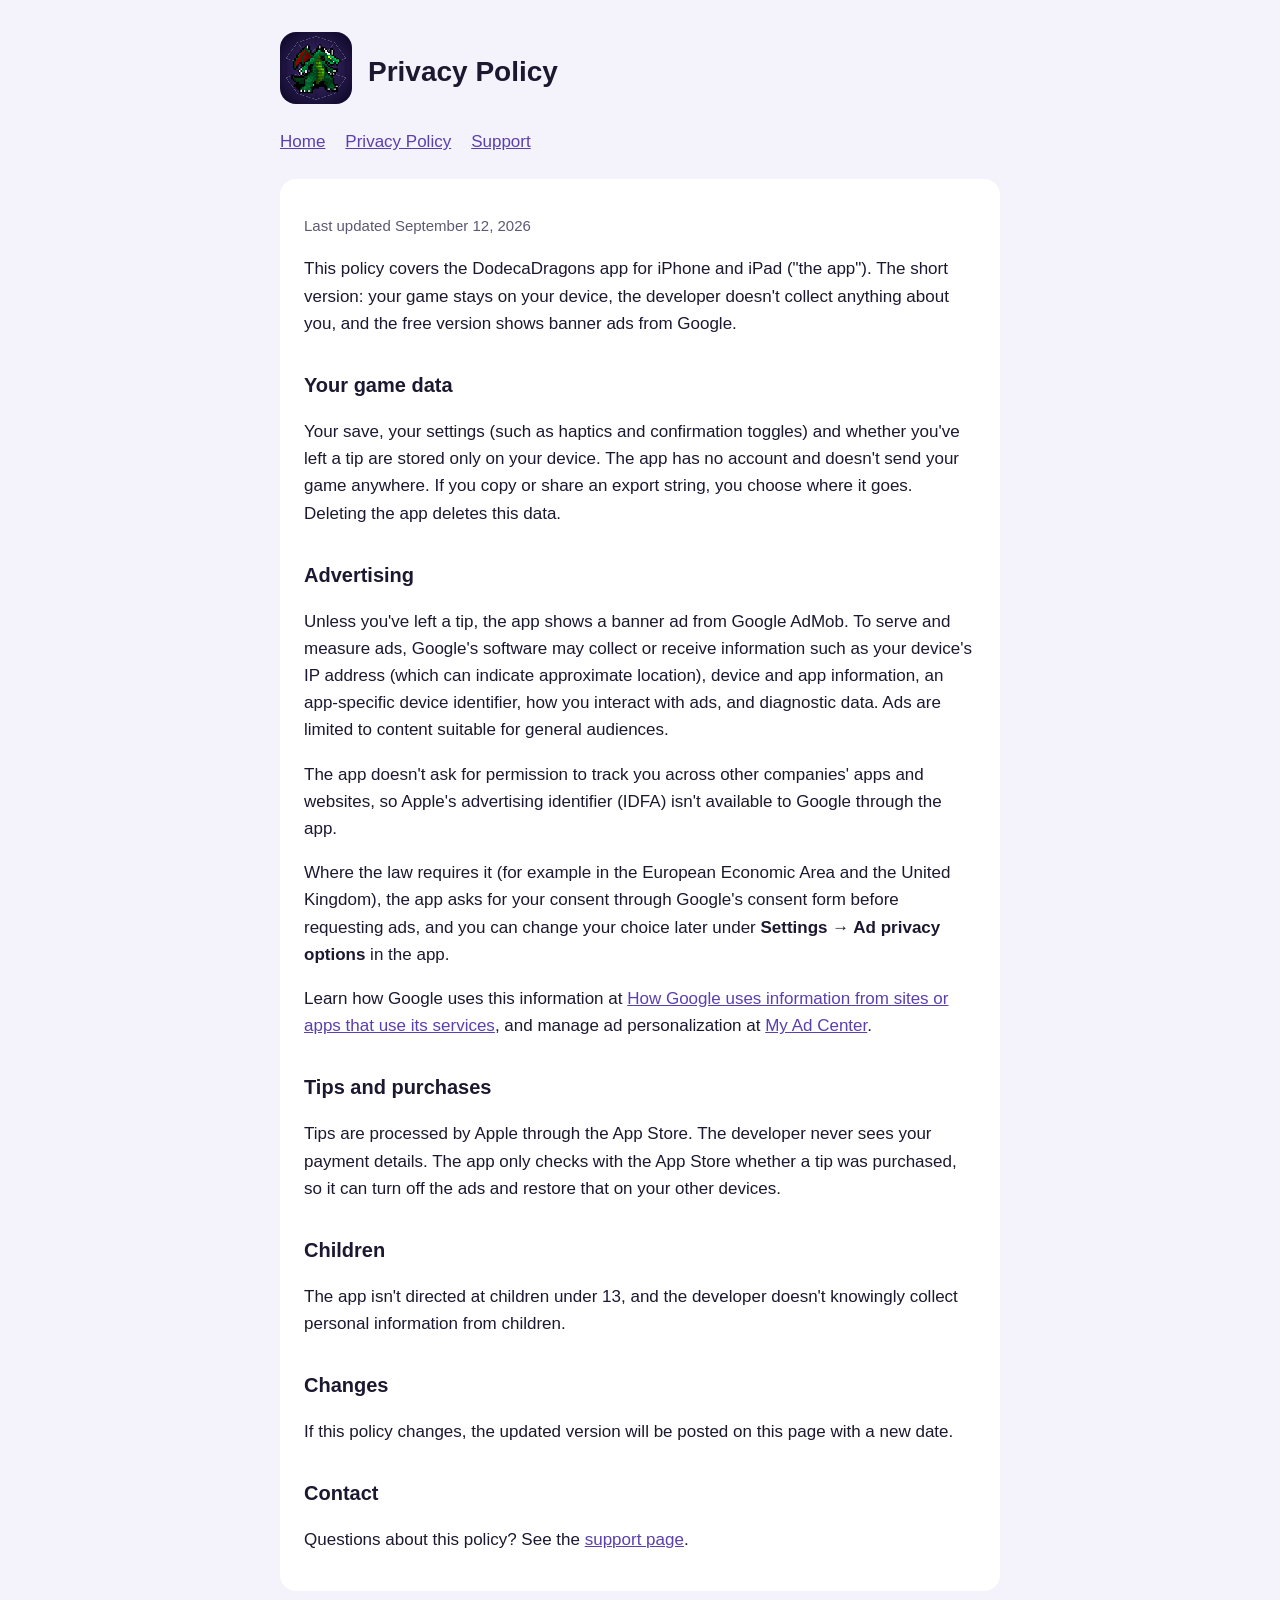
==== privacy.html @ 34690774 "DodecaDragons site: home, privacy policy, support, app-ads.txt" ====
<!doctype html>
<html lang="en">
<head>
  <meta charset="utf-8">
  <meta name="viewport" content="width=device-width, initial-scale=1">
  <title>Privacy Policy · DodecaDragons</title>
  <link rel="icon" href="icon.png">
  <link rel="stylesheet" href="style.css">
</head>
<body>
<main>
  <header>
    <a href="./"><img src="icon.png" alt="DodecaDragons"></a>
    <h1>Privacy Policy</h1>
  </header>
  <nav><a href="./">Home</a><a href="privacy.html">Privacy Policy</a><a href="support.html">Support</a></nav>
  <div class="card">
    <p class="muted">Last updated September 12, 2026</p>
    <p>This policy covers the DodecaDragons app for iPhone and iPad ("the app"). The short version: your game stays on your device, the developer doesn't collect anything about you, and the free version shows banner ads from Google.</p>

    <h2>Your game data</h2>
    <p>Your save, your settings (such as haptics and confirmation toggles) and whether you've left a tip are stored only on your device. The app has no account and doesn't send your game anywhere. If you copy or share an export string, you choose where it goes. Deleting the app deletes this data.</p>

    <h2>Advertising</h2>
    <p>Unless you've left a tip, the app shows a banner ad from Google AdMob. To serve and measure ads, Google's software may collect or receive information such as your device's IP address (which can indicate approximate location), device and app information, an app-specific device identifier, how you interact with ads, and diagnostic data. Ads are limited to content suitable for general audiences.</p>
    <p>The app doesn't ask for permission to track you across other companies' apps and websites, so Apple's advertising identifier (IDFA) isn't available to Google through the app.</p>
    <p>Where the law requires it (for example in the European Economic Area and the United Kingdom), the app asks for your consent through Google's consent form before requesting ads, and you can change your choice later under <strong>Settings → Ad privacy options</strong> in the app.</p>
    <p>Learn how Google uses this information at <a href="https://policies.google.com/technologies/partner-sites">How Google uses information from sites or apps that use its services</a>, and manage ad personalization at <a href="https://myadcenter.google.com/">My Ad Center</a>.</p>

    <h2>Tips and purchases</h2>
    <p>Tips are processed by Apple through the App Store. The developer never sees your payment details. The app only checks with the App Store whether a tip was purchased, so it can turn off the ads and restore that on your other devices.</p>

    <h2>Children</h2>
    <p>The app isn't directed at children under 13, and the developer doesn't knowingly collect personal information from children.</p>

    <h2>Changes</h2>
    <p>If this policy changes, the updated version will be posted on this page with a new date.</p>

    <h2>Contact</h2>
    <p>Questions about this policy? See the <a href="support.html">support page</a>.</p>
  </div>
</main>
</body>
</html>
---- style.css ----
:root {
  color-scheme: light dark;
  --bg: #f4f2fa;
  --card: #ffffff;
  --text: #1c1830;
  --muted: #5d5873;
  --accent: #5b3fb0;
}
@media (prefers-color-scheme: dark) {
  :root { --bg: #120e1f; --card: #1d1830; --text: #ece9f7; --muted: #aaa3c4; --accent: #b39cff; }
}
* { box-sizing: border-box; }
body {
  margin: 0;
  padding: 0 16px 48px;
  font: 17px/1.6 -apple-system, BlinkMacSystemFont, "Segoe UI", Roboto, sans-serif;
  background: var(--bg);
  color: var(--text);
}
main { max-width: 720px; margin: 0 auto; }
header { display: flex; align-items: center; gap: 16px; padding: 32px 0 8px; }
header img { width: 72px; height: 72px; border-radius: 16px; image-rendering: pixelated; }
header a { color: inherit; text-decoration: none; }
h1 { font-size: 28px; margin: 0; }
h2 { font-size: 20px; margin: 32px 0 8px; }
nav { display: flex; gap: 20px; margin: 8px 0 24px; flex-wrap: wrap; }
a { color: var(--accent); }
.card { background: var(--card); border-radius: 16px; padding: 20px 24px; }
.muted { color: var(--muted); font-size: 15px; }
ul { padding-left: 22px; }
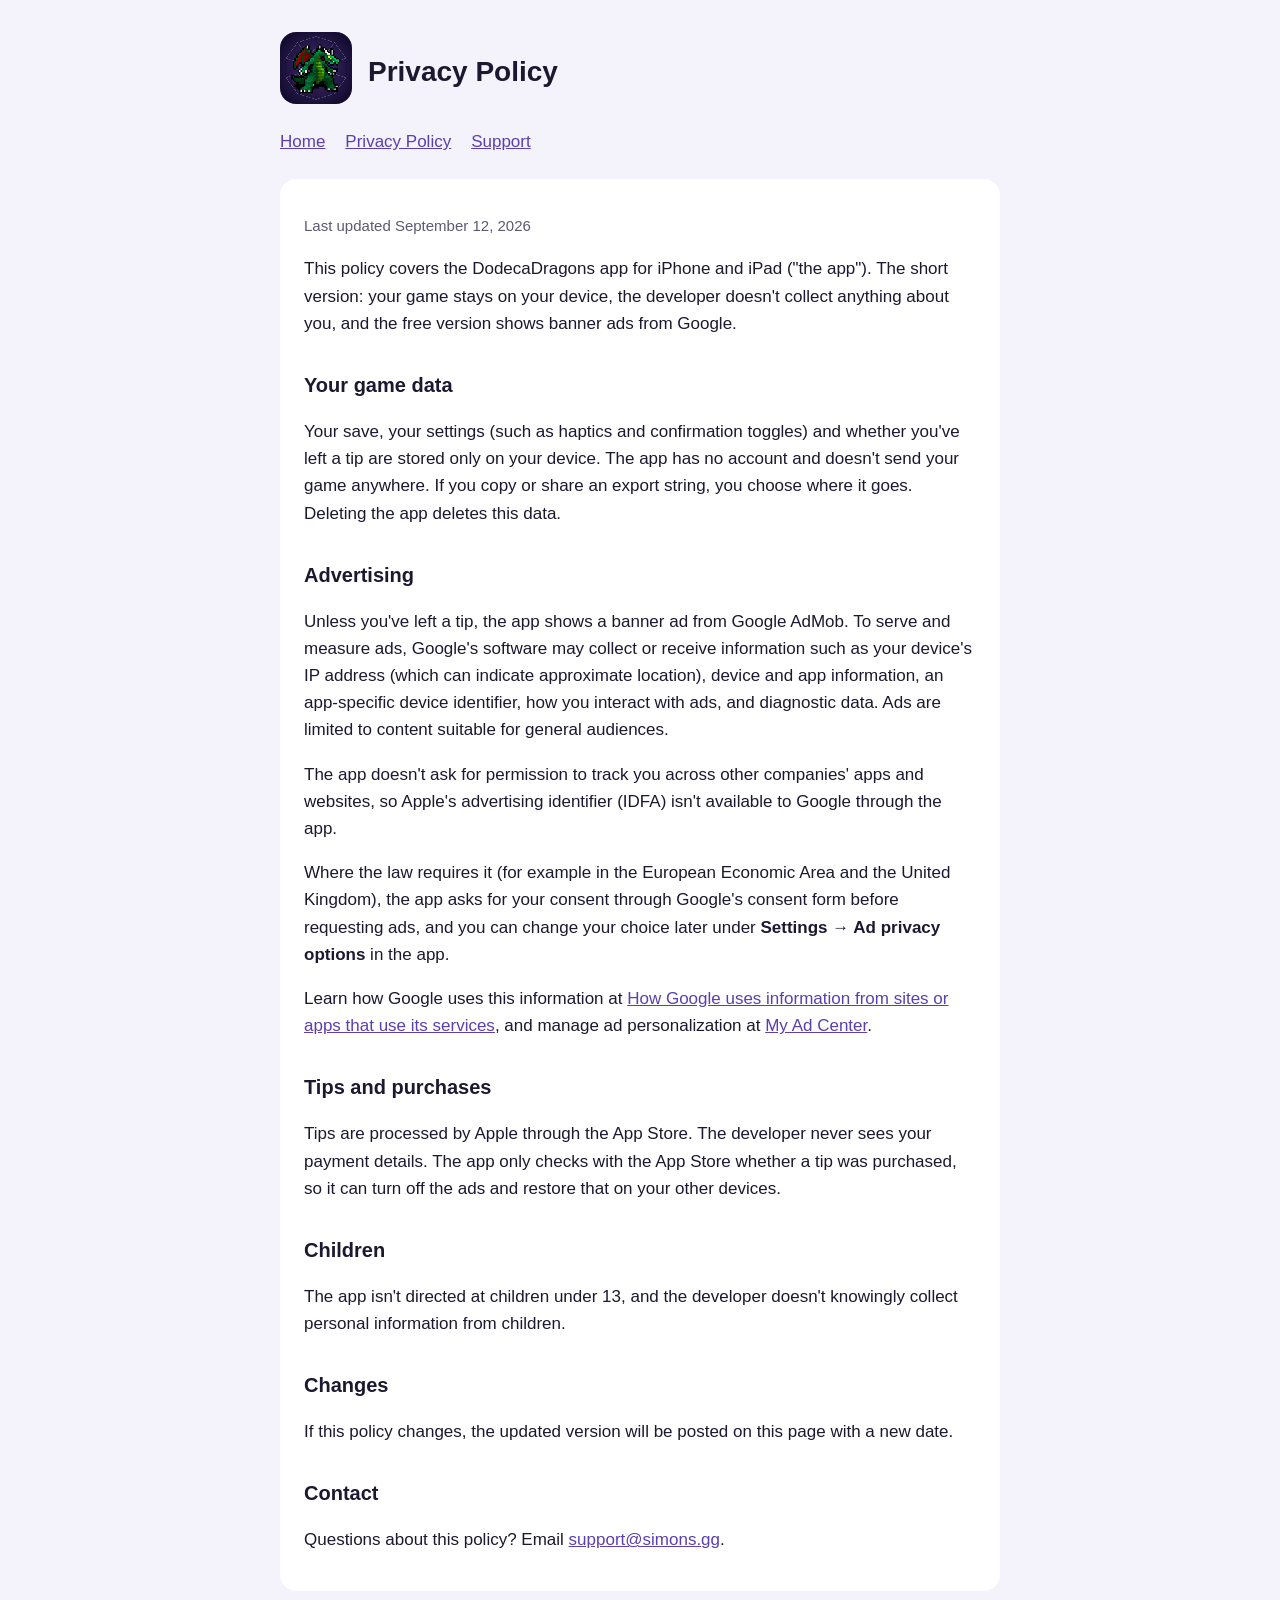
==== commit 363848b5: "Contact by email at support@simons.gg" ====
--- a/privacy.html
+++ b/privacy.html
@@ -37,7 +37,7 @@
     <p>If this policy changes, the updated version will be posted on this page with a new date.</p>
 
     <h2>Contact</h2>
-    <p>Questions about this policy? See the <a href="support.html">support page</a>.</p>
+    <p>Questions about this policy? Email <a href="mailto:support@simons.gg?subject=DodecaDragons%20privacy">support@simons.gg</a>.</p>
   </div>
 </main>
 </body>
